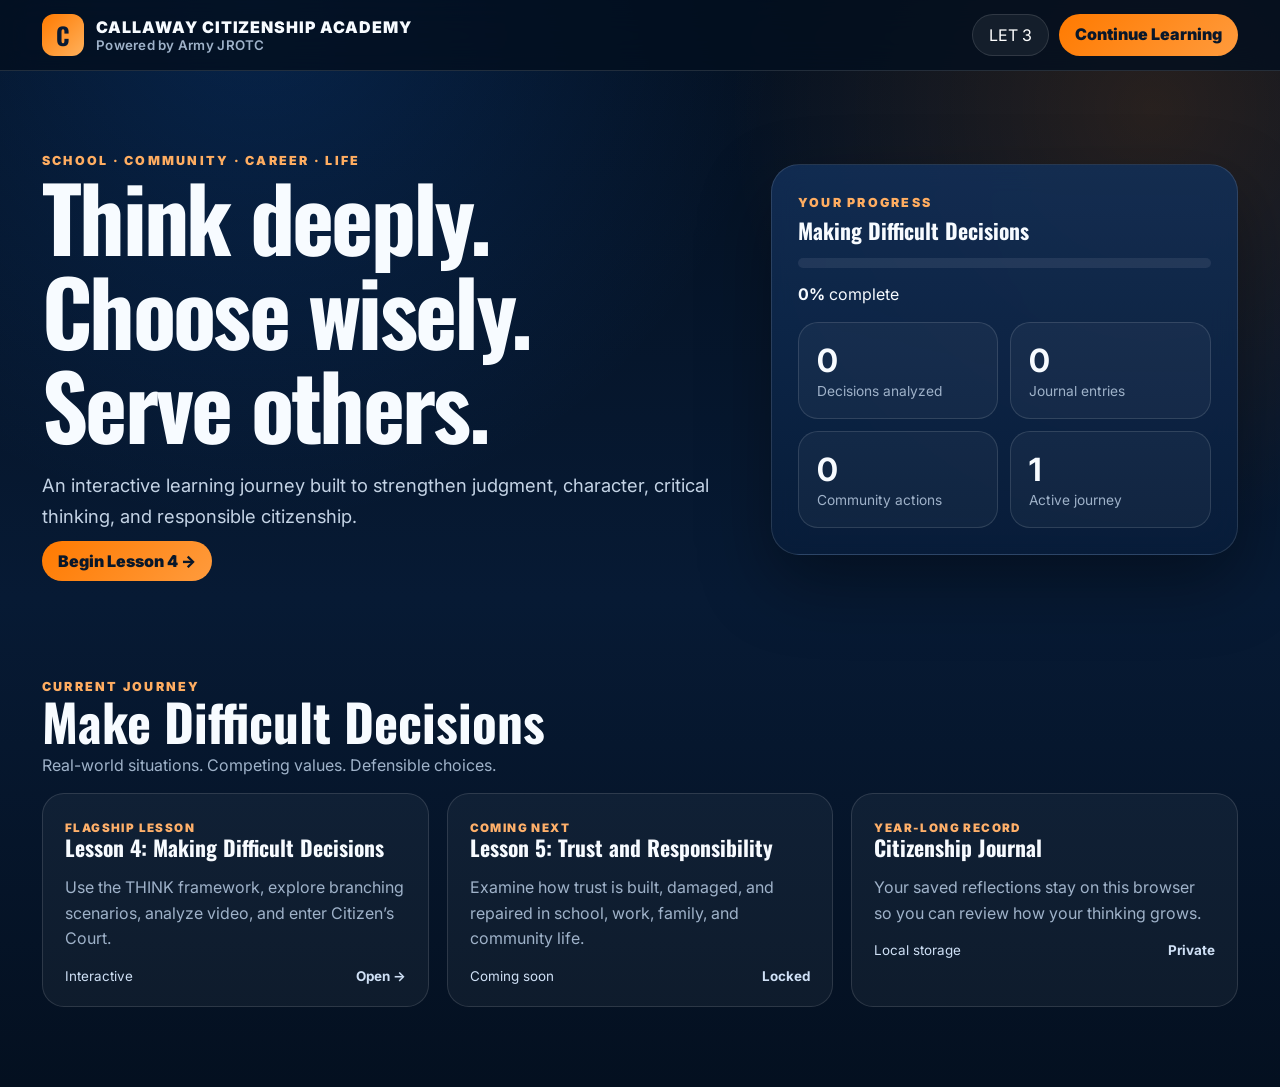
==== academy/index.html @ 2fbc892a "Add files via upload" ====
<!doctype html><html lang="en"><head><meta charset="utf-8"><meta name="viewport" content="width=device-width,initial-scale=1"><title>Callaway Citizenship Academy</title><link rel="preconnect" href="https://fonts.googleapis.com"><link rel="preconnect" href="https://fonts.gstatic.com" crossorigin><link href="https://fonts.googleapis.com/css2?family=Inter:wght@400;600;700;800;900&family=Oswald:wght@500;600;700&display=swap" rel="stylesheet"><link rel="stylesheet" href="../assets/css/academy.css"><script defer src="../assets/js/academy.js"></script></head><body><a class="skip" href="#main">Skip to content</a><header class="topbar"><div class="topbar-inner"><a class="brand" href="#"><span class="crest">C</span><span>CALLAWAY CITIZENSHIP ACADEMY<small>Powered by Army JROTC</small></span></a><div class="top-actions"><span class="pill">LET 3</span><a class="btn btn-primary" href="../lessons/lesson04/index.html">Continue Learning</a></div></div></header><main id="main"><section class="hero"><div><span class="eyebrow">School · Community · Career · Life</span><h1>Think deeply.<br>Choose wisely.<br>Serve others.</h1><p class="lede">An interactive learning journey built to strengthen judgment, character, critical thinking, and responsible citizenship.</p><a class="btn btn-primary" href="../lessons/lesson04/index.html">Begin Lesson 4 →</a></div><aside class="hero-card"><span class="eyebrow">Your progress</span><h3 style="margin:8px 0 16px">Making Difficult Decisions</h3><div class="progress" id="dashProgress"><i style="width:10%"></i></div><p><strong id="dashPct">10%</strong> complete</p><div class="metric-grid"><div class="metric"><strong id="decisionCount">0</strong><span>Decisions analyzed</span></div><div class="metric"><strong id="journalCount">0</strong><span>Journal entries</span></div><div class="metric"><strong id="challengeCount">0</strong><span>Community actions</span></div><div class="metric"><strong>1</strong><span>Active journey</span></div></div></aside></section><div class="shell"><div class="section-head"><div><span class="eyebrow">Current journey</span><h2>Make Difficult Decisions</h2><p>Real-world situations. Competing values. Defensible choices.</p></div></div><div class="cards"><a class="card" href="../lessons/lesson04/index.html"><span class="tag">FLAGSHIP LESSON</span><h3>Lesson 4: Making Difficult Decisions</h3><p>Use the THINK framework, explore branching scenarios, analyze video, and enter Citizen’s Court.</p><footer><span>Interactive</span><strong>Open →</strong></footer></a><div class="card"><span class="tag">COMING NEXT</span><h3>Lesson 5: Trust and Responsibility</h3><p>Examine how trust is built, damaged, and repaired in school, work, family, and community life.</p><footer><span>Coming soon</span><strong>Locked</strong></footer></div><div class="card"><span class="tag">YEAR-LONG RECORD</span><h3>Citizenship Journal</h3><p>Your saved reflections stay on this browser so you can review how your thinking grows.</p><footer><span>Local storage</span><strong>Private</strong></footer></div></div></div></main></body></html>
---- assets/css/academy.css ----
:root{--navy:#06162d;--navy2:#0b2447;--blue:#1479ff;--orange:#ff7a00;--white:#f7fbff;--muted:#9fb2c9;--panel:rgba(15,39,75,.78);--line:rgba(255,255,255,.12);--good:#42d392;--shadow:0 28px 70px rgba(0,0,0,.35)}
*{box-sizing:border-box}html{scroll-behavior:smooth}body{margin:0;background:radial-gradient(circle at 20% 0%,rgba(20,121,255,.18),transparent 35%),radial-gradient(circle at 90% 10%,rgba(255,122,0,.14),transparent 28%),linear-gradient(180deg,#041020,#071a34 55%,#041020);color:var(--white);font-family:Inter,system-ui,Segoe UI,Arial,sans-serif;min-height:100vh}a{color:inherit;text-decoration:none}button,input,textarea{font:inherit}.skip{position:absolute;left:-9999px}.skip:focus{left:12px;top:12px;z-index:99;background:#fff;color:#000;padding:10px}.topbar{position:sticky;top:0;z-index:30;backdrop-filter:blur(16px);background:rgba(3,15,31,.82);border-bottom:1px solid var(--line)}.topbar-inner{max-width:1240px;margin:auto;display:flex;align-items:center;gap:18px;padding:14px 22px}.brand{display:flex;align-items:center;gap:12px;font-weight:900;letter-spacing:.06em}.crest{width:42px;height:42px;border-radius:12px;display:grid;place-items:center;background:linear-gradient(135deg,var(--orange),#ffb15c);color:#071a34;font-family:Oswald,sans-serif;font-size:24px}.brand small{display:block;color:var(--muted);font-weight:600;letter-spacing:.02em}.top-actions{margin-left:auto;display:flex;gap:10px}.pill,.btn{border:1px solid var(--line);border-radius:999px;padding:10px 16px;background:rgba(255,255,255,.06);color:#fff;cursor:pointer}.btn-primary{background:linear-gradient(135deg,var(--orange),#ff9b3d);border:none;color:#09172a;font-weight:900}.btn-blue{background:linear-gradient(135deg,#1479ff,#59a3ff);border:none;font-weight:800}.hero{max-width:1240px;margin:0 auto;padding:78px 22px 42px;display:grid;grid-template-columns:1.2fr .8fr;gap:28px;align-items:center}.eyebrow{color:#ffad61;font-size:.78rem;font-weight:900;letter-spacing:.18em;text-transform:uppercase}h1,h2,h3{font-family:Oswald,Inter,sans-serif;margin:0;line-height:1.05}h1{font-size:clamp(3rem,7vw,6.6rem);letter-spacing:-.03em}h2{font-size:clamp(2rem,4vw,3.5rem)}h3{font-size:1.35rem}.lede{font-size:1.15rem;line-height:1.7;color:#c4d3e5;max-width:760px}.hero-card,.panel{background:linear-gradient(180deg,rgba(18,47,88,.86),rgba(8,29,58,.86));border:1px solid var(--line);border-radius:28px;box-shadow:var(--shadow);backdrop-filter:blur(14px)}.hero-card{padding:26px}.metric-grid{display:grid;grid-template-columns:1fr 1fr;gap:12px;margin-top:18px}.metric{padding:18px;border:1px solid var(--line);border-radius:20px;background:rgba(255,255,255,.04)}.metric strong{font-size:2rem;display:block}.metric span{color:var(--muted);font-size:.86rem}.progress{height:10px;background:rgba(255,255,255,.08);border-radius:99px;overflow:hidden}.progress>i{display:block;height:100%;background:linear-gradient(90deg,var(--orange),var(--blue));border-radius:99px}.shell{max-width:1240px;margin:auto;padding:24px 22px 80px}.section-head{display:flex;justify-content:space-between;align-items:end;gap:16px;margin:38px 0 18px}.section-head p{color:var(--muted);margin:7px 0 0}.cards{display:grid;grid-template-columns:repeat(3,1fr);gap:18px}.card{padding:22px;border:1px solid var(--line);border-radius:22px;background:rgba(255,255,255,.045);transition:.25s}.card:hover{transform:translateY(-4px);background:rgba(255,255,255,.075)}.card .tag{font-size:.73rem;font-weight:900;letter-spacing:.12em;color:#ffb06a}.card p{color:var(--muted);line-height:1.6}.card footer{display:flex;justify-content:space-between;color:#cfe0f5;font-size:.84rem}.lesson-layout{max-width:1320px;margin:auto;padding:28px 22px 90px;display:grid;grid-template-columns:250px 1fr;gap:24px}.lesson-nav{position:sticky;top:88px;height:fit-content;padding:18px}.lesson-nav button{width:100%;text-align:left;margin:5px 0;padding:11px 12px;border:0;border-radius:12px;background:transparent;color:#b6c8dc;cursor:pointer}.lesson-nav button.active,.lesson-nav button:hover{background:rgba(20,121,255,.16);color:#fff}.lesson-main{min-width:0}.cinematic{min-height:72vh;display:flex;align-items:end;padding:42px;border-radius:30px;overflow:hidden;position:relative;background:linear-gradient(90deg,rgba(2,10,24,.94),rgba(3,20,41,.52)),radial-gradient(circle at 80% 20%,rgba(255,122,0,.35),transparent 32%),linear-gradient(135deg,#0d2b54,#07162d);box-shadow:var(--shadow)}.cinematic:after{content:'';position:absolute;inset:0;background:linear-gradient(transparent 58%,rgba(0,0,0,.36))}.cinematic-content{position:relative;z-index:2;max-width:820px}.big-question{font-size:clamp(2.2rem,5vw,5rem);margin:10px 0 18px}.lesson-section{scroll-margin-top:100px;margin-top:24px;padding:30px}.lesson-section p{color:#c4d3e5;line-height:1.7}.think-grid{display:grid;grid-template-columns:repeat(5,1fr);gap:12px;margin-top:20px}.think-card{padding:18px;border-radius:18px;background:rgba(255,255,255,.05);border:1px solid var(--line)}.think-card strong{display:block;font-size:2rem;color:#ff9d45}.video-wrap{aspect-ratio:16/9;border-radius:22px;overflow:hidden;background:#000}.video-wrap iframe{width:100%;height:100%;border:0}.prompt-grid{display:grid;grid-template-columns:repeat(3,1fr);gap:12px;margin-top:16px}.prompt{padding:15px;border-radius:16px;background:rgba(255,255,255,.05);border:1px solid var(--line);color:#d8e4f2}.choice-grid{display:grid;grid-template-columns:repeat(2,1fr);gap:12px;margin-top:16px}.choice{padding:18px;border-radius:18px;border:1px solid var(--line);background:rgba(255,255,255,.045);color:#fff;text-align:left;cursor:pointer}.choice:hover{border-color:#5da6ff}.choice.selected{outline:2px solid var(--orange);background:rgba(255,122,0,.12)}.reveal{display:none;margin-top:16px;padding:18px;border-left:4px solid var(--orange);background:rgba(255,122,0,.09);border-radius:14px}.reveal.show{display:block}textarea{width:100%;min-height:140px;border-radius:16px;border:1px solid var(--line);padding:16px;background:rgba(2,12,27,.65);color:#fff;resize:vertical}label{font-weight:800;display:block;margin:18px 0 8px}.court-evidence{display:grid;grid-template-columns:repeat(3,1fr);gap:12px}.evidence{padding:17px;border-radius:16px;background:rgba(255,255,255,.05);border:1px solid var(--line)}.evidence small{color:#ffaf65;font-weight:900}.status{margin-top:14px;color:#9bd7b9;font-weight:800}.completion{display:none;text-align:center;padding:46px}.completion.show{display:block}.badge{width:110px;height:110px;border-radius:50%;margin:0 auto 18px;display:grid;place-items:center;font-size:44px;background:linear-gradient(135deg,var(--orange),var(--blue));box-shadow:0 0 50px rgba(20,121,255,.35)}.facilitator{display:none;border-left:4px solid var(--blue);padding:14px 16px;background:rgba(20,121,255,.09);border-radius:12px;margin-top:16px}.instructor .facilitator{display:block}@media(max-width:900px){.hero{grid-template-columns:1fr}.cards{grid-template-columns:1fr 1fr}.lesson-layout{grid-template-columns:1fr}.lesson-nav{position:relative;top:0;display:flex;overflow:auto}.lesson-nav button{min-width:max-content}.think-grid{grid-template-columns:1fr 1fr}.court-evidence{grid-template-columns:1fr}}@media(max-width:620px){.top-actions .pill{display:none}.cards,.choice-grid,.prompt-grid,.metric-grid{grid-template-columns:1fr}.cinematic{padding:28px;min-height:68vh}.lesson-section{padding:22px}.think-grid{grid-template-columns:1fr}}
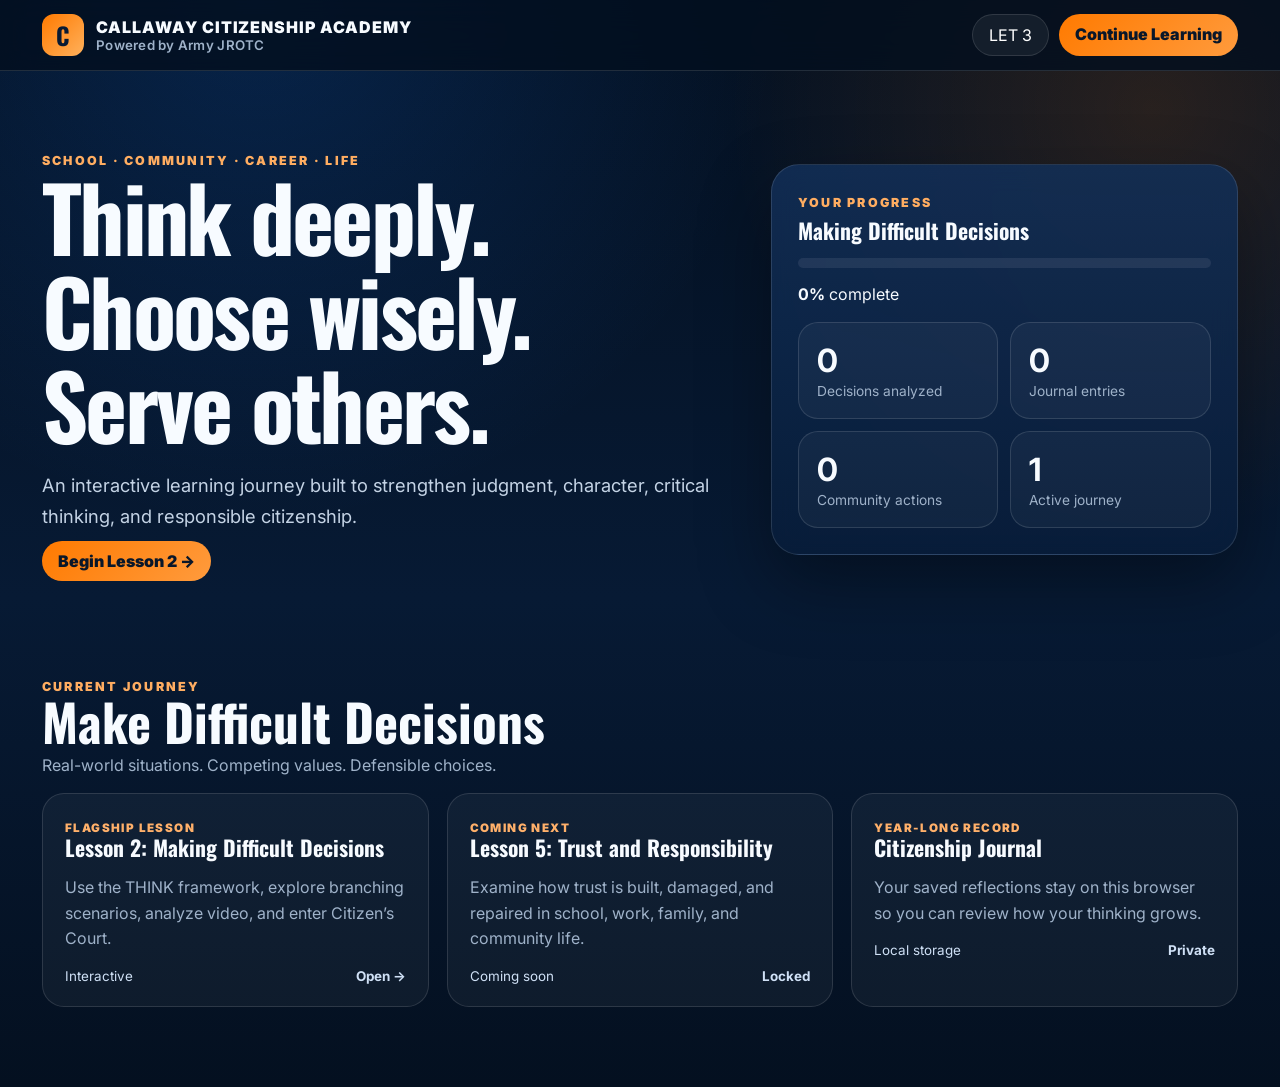
==== commit b79e0ad8: "Add files via upload" ====
--- a/academy/index.html
+++ b/academy/index.html
@@ -1 +1 @@
-<!doctype html><html lang="en"><head><meta charset="utf-8"><meta name="viewport" content="width=device-width,initial-scale=1"><title>Callaway Citizenship Academy</title><link rel="preconnect" href="https://fonts.googleapis.com"><link rel="preconnect" href="https://fonts.gstatic.com" crossorigin><link href="https://fonts.googleapis.com/css2?family=Inter:wght@400;600;700;800;900&family=Oswald:wght@500;600;700&display=swap" rel="stylesheet"><link rel="stylesheet" href="../assets/css/academy.css"><script defer src="../assets/js/academy.js"></script></head><body><a class="skip" href="#main">Skip to content</a><header class="topbar"><div class="topbar-inner"><a class="brand" href="#"><span class="crest">C</span><span>CALLAWAY CITIZENSHIP ACADEMY<small>Powered by Army JROTC</small></span></a><div class="top-actions"><span class="pill">LET 3</span><a class="btn btn-primary" href="../lessons/lesson04/index.html">Continue Learning</a></div></div></header><main id="main"><section class="hero"><div><span class="eyebrow">School · Community · Career · Life</span><h1>Think deeply.<br>Choose wisely.<br>Serve others.</h1><p class="lede">An interactive learning journey built to strengthen judgment, character, critical thinking, and responsible citizenship.</p><a class="btn btn-primary" href="../lessons/lesson04/index.html">Begin Lesson 4 →</a></div><aside class="hero-card"><span class="eyebrow">Your progress</span><h3 style="margin:8px 0 16px">Making Difficult Decisions</h3><div class="progress" id="dashProgress"><i style="width:10%"></i></div><p><strong id="dashPct">10%</strong> complete</p><div class="metric-grid"><div class="metric"><strong id="decisionCount">0</strong><span>Decisions analyzed</span></div><div class="metric"><strong id="journalCount">0</strong><span>Journal entries</span></div><div class="metric"><strong id="challengeCount">0</strong><span>Community actions</span></div><div class="metric"><strong>1</strong><span>Active journey</span></div></div></aside></section><div class="shell"><div class="section-head"><div><span class="eyebrow">Current journey</span><h2>Make Difficult Decisions</h2><p>Real-world situations. Competing values. Defensible choices.</p></div></div><div class="cards"><a class="card" href="../lessons/lesson04/index.html"><span class="tag">FLAGSHIP LESSON</span><h3>Lesson 4: Making Difficult Decisions</h3><p>Use the THINK framework, explore branching scenarios, analyze video, and enter Citizen’s Court.</p><footer><span>Interactive</span><strong>Open →</strong></footer></a><div class="card"><span class="tag">COMING NEXT</span><h3>Lesson 5: Trust and Responsibility</h3><p>Examine how trust is built, damaged, and repaired in school, work, family, and community life.</p><footer><span>Coming soon</span><strong>Locked</strong></footer></div><div class="card"><span class="tag">YEAR-LONG RECORD</span><h3>Citizenship Journal</h3><p>Your saved reflections stay on this browser so you can review how your thinking grows.</p><footer><span>Local storage</span><strong>Private</strong></footer></div></div></div></main></body></html>+<!doctype html><html lang="en"><head><meta charset="utf-8"><meta name="viewport" content="width=device-width,initial-scale=1"><title>Callaway Citizenship Academy</title><link rel="preconnect" href="https://fonts.googleapis.com"><link rel="preconnect" href="https://fonts.gstatic.com" crossorigin><link href="https://fonts.googleapis.com/css2?family=Inter:wght@400;600;700;800;900&family=Oswald:wght@500;600;700&display=swap" rel="stylesheet"><link rel="stylesheet" href="../assets/css/academy.css"><script defer src="../assets/js/academy.js"></script></head><body><a class="skip" href="#main">Skip to content</a><header class="topbar"><div class="topbar-inner"><a class="brand" href="#"><span class="crest">C</span><span>CALLAWAY CITIZENSHIP ACADEMY<small>Powered by Army JROTC</small></span></a><div class="top-actions"><span class="pill">LET 3</span><a class="btn btn-primary" href="../lessons/lesson02/index.html">Continue Learning</a></div></div></header><main id="main"><section class="hero"><div><span class="eyebrow">School · Community · Career · Life</span><h1>Think deeply.<br>Choose wisely.<br>Serve others.</h1><p class="lede">An interactive learning journey built to strengthen judgment, character, critical thinking, and responsible citizenship.</p><a class="btn btn-primary" href="../lessons/lesson02/index.html">Begin Lesson 2 →</a></div><aside class="hero-card"><span class="eyebrow">Your progress</span><h3 style="margin:8px 0 16px">Making Difficult Decisions</h3><div class="progress" id="dashProgress"><i style="width:10%"></i></div><p><strong id="dashPct">10%</strong> complete</p><div class="metric-grid"><div class="metric"><strong id="decisionCount">0</strong><span>Decisions analyzed</span></div><div class="metric"><strong id="journalCount">0</strong><span>Journal entries</span></div><div class="metric"><strong id="challengeCount">0</strong><span>Community actions</span></div><div class="metric"><strong>1</strong><span>Active journey</span></div></div></aside></section><div class="shell"><div class="section-head"><div><span class="eyebrow">Current journey</span><h2>Make Difficult Decisions</h2><p>Real-world situations. Competing values. Defensible choices.</p></div></div><div class="cards"><a class="card" href="../lessons/lesson02/index.html"><span class="tag">FLAGSHIP LESSON</span><h3>Lesson 2: Making Difficult Decisions</h3><p>Use the THINK framework, explore branching scenarios, analyze video, and enter Citizen’s Court.</p><footer><span>Interactive</span><strong>Open →</strong></footer></a><div class="card"><span class="tag">COMING NEXT</span><h3>Lesson 5: Trust and Responsibility</h3><p>Examine how trust is built, damaged, and repaired in school, work, family, and community life.</p><footer><span>Coming soon</span><strong>Locked</strong></footer></div><div class="card"><span class="tag">YEAR-LONG RECORD</span><h3>Citizenship Journal</h3><p>Your saved reflections stay on this browser so you can review how your thinking grows.</p><footer><span>Local storage</span><strong>Private</strong></footer></div></div></div></main></body></html>
